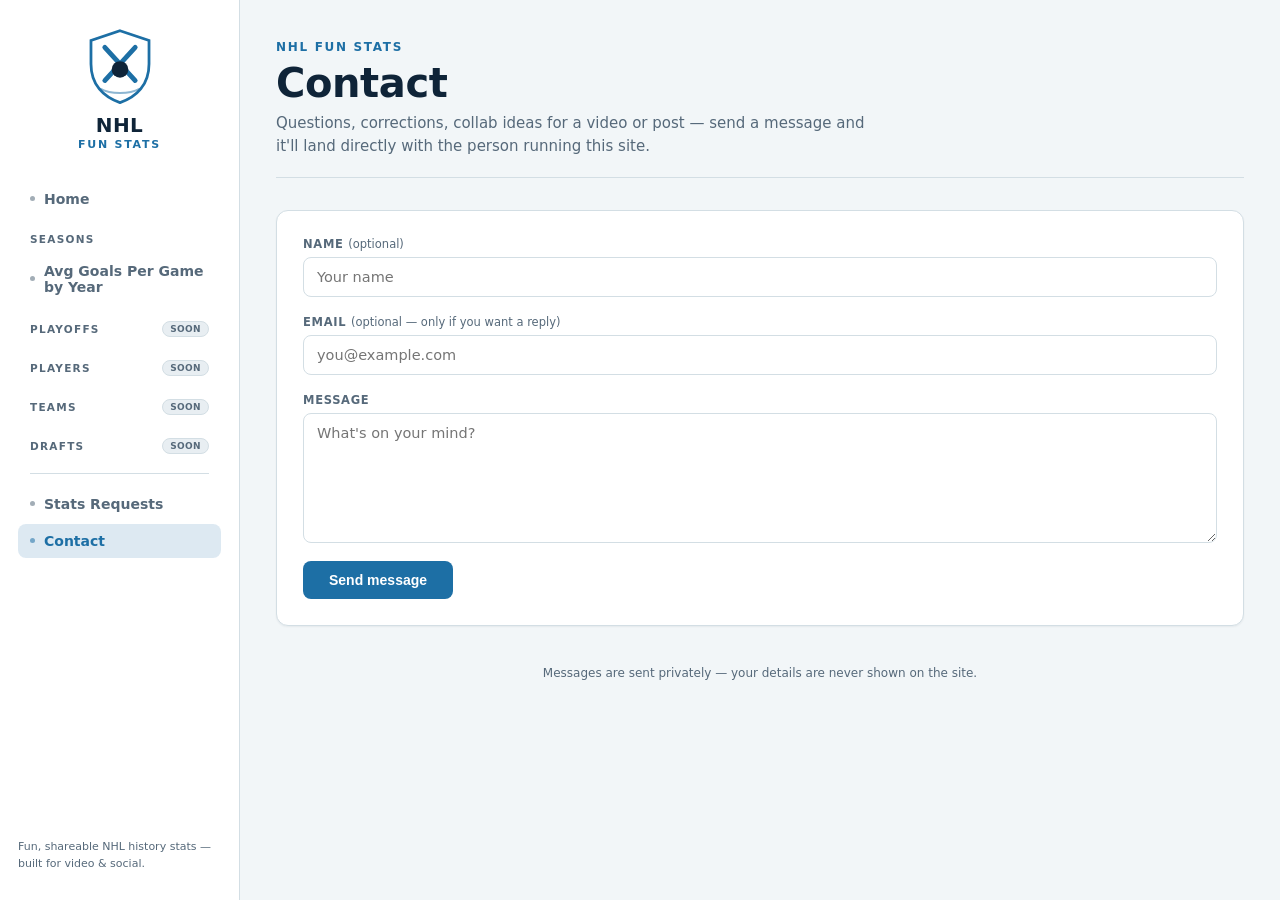
==== contact.html @ 77f994b9 "Add owner Notes and Giscus comments to stat pages; add Stats Requests and Contact pages with Formspr" ====
<!DOCTYPE html>
<html lang="en">
<head>
<meta charset="UTF-8">
<meta name="viewport" content="width=device-width, initial-scale=1.0">
<title>Contact — NHL Fun Stats</title>
<link rel="icon" href="data:image/svg+xml,<svg xmlns=%22http://www.w3.org/2000/svg%22 viewBox=%220 0 100 100%22><text y=%22.9em%22 font-size=%2290%22>🥅</text></svg>">
<link rel="stylesheet" href="assets/styles.css">
</head>
<body>

<div class="shell">
  <aside class="sidebar">
    <a class="sidebar-logo" href="index.html">
      <svg viewBox="0 0 100 110" aria-hidden="true">
        <path d="M50 4 L92 18 V52 C92 82 74 100 50 108 C26 100 8 82 8 52 V18 Z" fill="var(--surface)" stroke="var(--accent)" stroke-width="4"/>
        <g stroke="var(--accent)" stroke-width="7" stroke-linecap="round">
          <line x1="28" y1="28" x2="72" y2="76"/>
          <line x1="72" y1="28" x2="28" y2="76"/>
        </g>
        <circle cx="50" cy="60" r="12" fill="var(--text)"/>
        <path d="M22 88 C36 96 64 96 78 88" fill="none" stroke="var(--accent)" stroke-width="3" stroke-linecap="round" opacity="0.5"/>
      </svg>
      <span class="wordmark">
        <span class="nhl">NHL</span>
        <span class="sub">Fun Stats</span>
      </span>
    </a>

    <nav class="sidebar-nav">
      <a href="index.html"><span class="dot"></span>Home</a>

      <div class="nav-heading">Seasons</div>
      <a href="goals-per-game.html"><span class="dot"></span>Avg Goals Per Game by Year</a>

      <div class="nav-heading">Playoffs<span class="soon-pill">Soon</span></div>
      <div class="nav-heading">Players<span class="soon-pill">Soon</span></div>
      <div class="nav-heading">Teams<span class="soon-pill">Soon</span></div>
      <div class="nav-heading">Drafts<span class="soon-pill">Soon</span></div>

      <div class="nav-divider"></div>
      <a href="stats-requests.html"><span class="dot"></span>Stats Requests</a>
      <a href="contact.html" aria-current="page"><span class="dot"></span>Contact</a>
    </nav>

    <div class="sidebar-footer">
      Fun, shareable NHL history stats — built for video &amp; social.
    </div>
  </aside>

  <main class="main">
    <div class="page">
      <header class="page-header">
        <div class="eyebrow">NHL Fun Stats</div>
        <h1>Contact</h1>
        <p class="subtitle">Questions, corrections, collab ideas for a video or post — send a message and it'll land directly with the person running this site.</p>
      </header>

      <form class="card site-form" id="contact-form" action="https://formspree.io/f/mdenpnbb" method="POST">
        <input type="hidden" name="_subject" value="NHL Fun Stats — New contact message">
        <input type="text" name="_gotcha" style="display:none" tabindex="-1" autocomplete="off">

        <div class="form-field">
          <label for="c-name">Name <span class="optional">(optional)</span></label>
          <input type="text" id="c-name" name="Name" placeholder="Your name">
        </div>

        <div class="form-field">
          <label for="c-email">Email <span class="optional">(optional — only if you want a reply)</span></label>
          <input type="email" id="c-email" name="_replyto" placeholder="you@example.com">
        </div>

        <div class="form-field">
          <label for="c-message">Message</label>
          <textarea id="c-message" name="Message" placeholder="What's on your mind?" required></textarea>
        </div>

        <div class="form-submit-row">
          <button type="submit" class="form-submit-btn">Send message</button>
          <p class="form-status" id="form-status"></p>
        </div>
      </form>

      <footer class="page-footer">Messages are sent privately — your details are never shown on the site.</footer>
    </div>
  </main>
</div>

<script>
const form = document.getElementById('contact-form');
const status = document.getElementById('form-status');
const submitBtn = form.querySelector('button[type="submit"]');

form.addEventListener('submit', async (e) => {
  e.preventDefault();
  submitBtn.disabled = true;
  submitBtn.textContent = 'Sending…';
  status.className = 'form-status';
  status.textContent = '';

  try {
    const res = await fetch(form.action, {
      method: 'POST',
      body: new FormData(form),
      headers: { 'Accept': 'application/json' }
    });
    if (res.ok) {
      form.reset();
      status.textContent = '✓ Thanks! Your message is on its way.';
      status.className = 'form-status success';
      submitBtn.textContent = 'Send message';
    } else {
      throw new Error('Submit failed');
    }
  } catch (err) {
    status.textContent = 'Something went wrong — please try again in a moment.';
    status.className = 'form-status error';
    submitBtn.textContent = 'Send message';
  } finally {
    submitBtn.disabled = false;
  }
});
</script>
</body>
</html>
---- assets/styles.css ----
:root{
  --bg:#f2f6f8;
  --surface:#ffffff;
  --surface-alt:#e8eef2;
  --text:#0f2438;
  --text-muted:#56697a;
  --accent:#1d6fa5;
  --accent-strong:#c1121f;
  --border:#d3dee4;
  --shadow: 0 1px 2px rgba(15,36,56,0.06);
}
@media (prefers-color-scheme: dark){
  :root:not([data-theme="light"]){
    --bg:#0a1620;
    --surface:#10202c;
    --surface-alt:#162835;
    --text:#e7f0f5;
    --text-muted:#8fa4b3;
    --accent:#5fb4e0;
    --accent-strong:#ff6b73;
    --border:#22394a;
    --shadow: 0 1px 2px rgba(0,0,0,0.4);
  }
}
:root[data-theme="dark"]{
  --bg:#0a1620;
  --surface:#10202c;
  --surface-alt:#162835;
  --text:#e7f0f5;
  --text-muted:#8fa4b3;
  --accent:#5fb4e0;
  --accent-strong:#ff6b73;
  --border:#22394a;
  --shadow: 0 1px 2px rgba(0,0,0,0.4);
}

*{ box-sizing:border-box; }
html, body{ background:var(--bg); }
body{
  color:var(--text);
  font-family: -apple-system, "Segoe UI", system-ui, Roboto, sans-serif;
  margin:0;
}

/* ---------- shell / sidebar layout ---------- */
.shell{
  display:flex;
  align-items:stretch;
  min-height:100vh;
}
.sidebar{
  width:240px;
  flex-shrink:0;
  background:var(--surface);
  border-right:1px solid var(--border);
  padding:28px 18px;
  display:flex;
  flex-direction:column;
  gap:30px;
  position:sticky;
  top:0;
  align-self:flex-start;
  height:100vh;
  overflow-y:auto;
}
.sidebar-logo{
  display:flex;
  flex-direction:column;
  align-items:center;
  gap:10px;
  text-align:center;
  text-decoration:none;
  color:inherit;
}
.sidebar-logo svg{ width:76px; height:76px; }
.sidebar-logo .wordmark{ line-height:1.15; }
.sidebar-logo .wordmark .nhl{
  display:block;
  font-size:20px;
  font-weight:800;
  letter-spacing:0.02em;
  color:var(--text);
}
.sidebar-logo .wordmark .sub{
  display:block;
  font-size:11px;
  font-weight:700;
  letter-spacing:0.16em;
  text-transform:uppercase;
  color:var(--accent);
  margin-top:2px;
}

nav.sidebar-nav{
  display:flex;
  flex-direction:column;
  gap:3px;
}
nav.sidebar-nav .nav-heading{
  display:flex;
  align-items:center;
  justify-content:space-between;
  gap:8px;
  font-size:10.5px;
  font-weight:700;
  letter-spacing:0.12em;
  text-transform:uppercase;
  color:var(--text-muted);
  padding:0 12px;
  margin:14px 0 6px;
}
.soon-pill{
  font-size:9px;
  font-weight:700;
  letter-spacing:0.04em;
  text-transform:uppercase;
  color:var(--text-muted);
  background:var(--surface-alt);
  border:1px solid var(--border);
  border-radius:20px;
  padding:2px 7px;
}
nav.sidebar-nav a{
  display:flex;
  align-items:center;
  gap:9px;
  padding:9px 12px;
  border-radius:8px;
  color:var(--text-muted);
  font-weight:600;
  font-size:14px;
  text-decoration:none;
}
nav.sidebar-nav a:hover{ background:var(--surface-alt); color:var(--text); }
nav.sidebar-nav a[aria-current="page"]{
  background: color-mix(in srgb, var(--accent) 15%, transparent);
  color:var(--accent);
}
nav.sidebar-nav a .dot{
  width:5px; height:5px; border-radius:50%;
  background:currentColor;
  opacity:0.55;
  flex-shrink:0;
}

.sidebar-footer{
  margin-top:auto;
  font-size:11px;
  color:var(--text-muted);
  line-height:1.5;
}

.main{
  flex:1;
  min-width:0;
  padding:40px 36px 80px;
}
.page{
  max-width: 980px;
  margin: 0 auto;
  display:flex;
  flex-direction:column;
  gap:32px;
}

@media (max-width: 760px){
  .shell{ flex-direction:column; }
  .sidebar{
    width:100%;
    height:auto;
    position:relative;
    flex-direction:row;
    align-items:center;
    justify-content:space-between;
    padding:14px 18px;
    gap:14px;
  }
  .sidebar-logo{ flex-direction:row; text-align:left; }
  .sidebar-logo svg{ width:38px; height:38px; }
  .sidebar-logo .wordmark .nhl{ font-size:15px; }
  .sidebar-logo .wordmark .sub{ font-size:9px; }
  nav.sidebar-nav{ flex-direction:row; gap:4px; overflow-x:auto; align-items:center; }
  nav.sidebar-nav a{ white-space:nowrap; flex-shrink:0; }
  nav.sidebar-nav .nav-heading{
    margin:0;
    padding:9px 10px;
    white-space:nowrap;
    flex-shrink:0;
  }
  .sidebar-footer{ display:none; }
  .main{ padding:28px 18px 60px; }
}

/* ---------- shared content components ---------- */
header.page-header{
  display:flex;
  flex-direction:column;
  gap:6px;
  border-bottom: 1px solid var(--border);
  padding-bottom: 20px;
}
.eyebrow{
  font-size:12px;
  font-weight:700;
  letter-spacing:0.14em;
  text-transform:uppercase;
  color:var(--accent);
}
h1{
  font-size: clamp(28px, 4vw, 40px);
  font-weight:800;
  letter-spacing:-0.01em;
  margin:0;
  text-wrap:balance;
}
.subtitle{
  color:var(--text-muted);
  font-size:15px;
  max-width:62ch;
  line-height:1.5;
  margin:0;
}

.stat-row{
  display:grid;
  grid-template-columns: repeat(auto-fit, minmax(160px,1fr));
  gap:14px;
}
.stat{
  background:var(--surface);
  border:1px solid var(--border);
  border-radius:10px;
  padding:16px 18px;
  box-shadow:var(--shadow);
}
.stat .label{
  font-size:11px;
  font-weight:700;
  letter-spacing:0.08em;
  text-transform:uppercase;
  color:var(--text-muted);
}
.stat .value{
  font-family: ui-monospace, "SF Mono", "Cascadia Code", Consolas, monospace;
  font-variant-numeric: tabular-nums;
  font-size:26px;
  font-weight:700;
  margin-top:4px;
}
.stat .value small{
  font-size:13px;
  font-weight:600;
  color:var(--text-muted);
  margin-left:6px;
}

.card{
  background:var(--surface);
  border:1px solid var(--border);
  border-radius:12px;
  box-shadow:var(--shadow);
}

.chart-card{
  padding:20px 20px 12px;
  position:relative;
}
.chart-card h2{
  font-size:15px;
  margin:0 0 2px;
  font-weight:700;
}
.chart-card .note{
  font-size:12.5px;
  color:var(--text-muted);
  margin:0 0 14px;
}
svg.chart{ width:100%; height:auto; display:block; overflow: visible; touch-action:none; }
.chart-line{ fill:none; stroke:var(--accent); stroke-width:2; }
.chart-area{ fill:var(--accent); opacity:0.10; }
.chart-axis{ stroke:var(--border); stroke-width:1; }
.chart-axis-label{ fill:var(--text-muted); font-size:10px; font-family: ui-monospace, monospace; }
.chart-peak circle{ fill:var(--accent-strong); }
.chart-peak text{ fill:var(--accent-strong); font-weight:700; font-size:11px; font-family: ui-monospace, monospace; }
.avg-line{ stroke:var(--accent-strong); stroke-width:1.5; stroke-dasharray:5,4; }
.avg-line-label{ fill:var(--accent-strong); font-weight:700; font-size:10.5px; font-family: ui-monospace, monospace; }
.hover-line{ stroke:var(--text-muted); stroke-width:1; stroke-dasharray:3,3; opacity:0; }
.hover-dot{ fill:var(--surface); stroke:var(--accent); stroke-width:2.5; opacity:0; }
.overlay{ fill:transparent; cursor:crosshair; }

.tooltip{
  position:absolute;
  pointer-events:none;
  background:var(--text);
  color:var(--bg);
  font-size:12.5px;
  line-height:1.4;
  padding:7px 10px;
  border-radius:7px;
  box-shadow: 0 4px 12px rgba(0,0,0,0.18);
  opacity:0;
  transform:translate(-50%,-100%);
  transition:opacity 0.1s ease;
  white-space:nowrap;
  z-index:10;
}
.tooltip strong{
  font-family: ui-monospace, "SF Mono", "Cascadia Code", Consolas, monospace;
  font-variant-numeric: tabular-nums;
}

.table-card{ overflow:hidden; }
.table-card h2{
  font-size:15px;
  font-weight:700;
  margin:0;
  padding:18px 20px 4px;
}
.table-card .note{
  font-size:12.5px;
  color:var(--text-muted);
  margin:0;
  padding:0 20px 14px;
}
.table-scroll{
  overflow-x:auto;
  max-height: 520px;
  overflow-y: auto;
  border-top:1px solid var(--border);
}
table{
  width:100%;
  border-collapse:collapse;
  font-size:13.5px;
}
thead th{
  position:sticky;
  top:0;
  background:var(--surface-alt);
  text-align:right;
  font-size:11px;
  font-weight:700;
  letter-spacing:0.05em;
  text-transform:uppercase;
  color:var(--text-muted);
  padding:10px 16px;
  border-bottom:1px solid var(--border);
  cursor:pointer;
  user-select:none;
  white-space:nowrap;
}
thead th:first-child, td:first-child{ text-align:left; }
thead th:hover{ color:var(--accent); }
thead th .arrow{ opacity:0.4; margin-left:4px; }
thead th.sorted .arrow{ opacity:1; color:var(--accent); }
tbody td{
  padding:7px 16px;
  text-align:right;
  font-family: ui-monospace, "SF Mono", "Cascadia Code", Consolas, monospace;
  font-variant-numeric: tabular-nums;
  border-bottom:1px solid var(--border);
  white-space:nowrap;
}
tbody tr:nth-child(even){ background:var(--surface-alt); }
tbody tr:hover{ background: color-mix(in srgb, var(--accent) 12%, transparent); }
tbody tr.highlight{ background: color-mix(in srgb, var(--accent) 22%, transparent); }
tbody td:first-child{
  font-family: -apple-system, "Segoe UI", system-ui, sans-serif;
  font-weight:600;
}
td.vs-above{ color:var(--accent); font-weight:700; }
td.vs-below{ color:var(--text-muted); }

footer.page-footer{
  font-size:12px;
  color:var(--text-muted);
  text-align:center;
  padding-top:8px;
}

/* ---------- notes (owner commentary) ---------- */
.notes-card{
  padding:18px 22px;
  border-left:3px solid var(--accent);
}
.notes-label{
  display:flex;
  align-items:center;
  gap:7px;
  font-size:11px;
  font-weight:700;
  letter-spacing:0.08em;
  text-transform:uppercase;
  color:var(--accent);
  margin-bottom:8px;
}
.notes-body{
  margin:0;
  font-size:14.5px;
  line-height:1.65;
  color:var(--text);
}
.notes-body:empty::before,
.notes-body.is-empty{
  color:var(--text-muted);
  font-style:italic;
}

/* ---------- comments (giscus) ---------- */
.comments-card{ padding:20px 22px; }
.comments-card h2{ font-size:15px; margin:0 0 2px; font-weight:700; }
.comments-card .note{ font-size:12.5px; color:var(--text-muted); margin:0 0 14px; }

/* ---------- nav divider ---------- */
.nav-divider{
  height:1px;
  background:var(--border);
  margin:10px 12px;
}

/* ---------- forms (requests / contact) ---------- */
.form-intro{
  color:var(--text-muted);
  font-size:15px;
  line-height:1.6;
  max-width:60ch;
  margin:0;
}
.site-form{
  display:flex;
  flex-direction:column;
  gap:18px;
  padding:26px;
}
.form-field{
  display:flex;
  flex-direction:column;
  gap:6px;
}
.form-field label{
  font-size:11.5px;
  font-weight:700;
  letter-spacing:0.06em;
  text-transform:uppercase;
  color:var(--text-muted);
}
.form-field .optional{
  text-transform:none;
  font-weight:500;
  letter-spacing:0;
}
.form-field input,
.form-field textarea{
  border:1px solid var(--border);
  border-radius:8px;
  padding:11px 13px;
  font-family:inherit;
  font-size:14.5px;
  background:var(--surface);
  color:var(--text);
  outline:none;
  transition: border-color .15s ease, box-shadow .15s ease;
}
.form-field input:focus,
.form-field textarea:focus{
  border-color:var(--accent);
  box-shadow: 0 0 0 3px color-mix(in srgb, var(--accent) 18%, transparent);
}
.form-field textarea{ min-height:130px; resize:vertical; }
.form-submit-row{
  display:flex;
  align-items:center;
  gap:14px;
}
.form-submit-btn{
  align-self:flex-start;
  padding:11px 26px;
  border:none;
  border-radius:8px;
  background:var(--accent);
  color:#fff;
  font-weight:700;
  font-size:14px;
  cursor:pointer;
  transition: background .15s ease;
}
.form-submit-btn:hover{ background:var(--accent-strong); }
.form-submit-btn:disabled{ opacity:0.6; cursor:default; }
.form-status{
  font-size:13.5px;
  font-weight:600;
  display:none;
}
.form-status.success{ display:block; color:var(--accent); }
.form-status.error{ display:block; color:var(--accent-strong); }

/* ---------- home page ---------- */
.hero{
  display:flex;
  align-items:center;
  gap:32px;
  padding:36px;
  flex-wrap:wrap;
}
.hero-crest{ width:132px; height:132px; flex-shrink:0; }
.hero-text h1{ margin-bottom:8px; }
.hero-text p{
  color:var(--text-muted);
  font-size:16px;
  line-height:1.6;
  max-width:56ch;
  margin:0;
}

.search-box{
  display:flex;
  align-items:stretch;
  border:1px solid var(--border);
  border-radius:8px;
  overflow:hidden;
  background:var(--surface);
  transition: border-color .15s ease, box-shadow .15s ease;
}
.search-box:focus-within{
  border-color:var(--accent);
  box-shadow: 0 0 0 3px color-mix(in srgb, var(--accent) 20%, transparent);
}
.search-box input{
  flex:1;
  min-width:0;
  border:none;
  outline:none;
  background:transparent;
  color:var(--text);
  font-family:inherit;
  font-size:22px;
  font-weight:500;
  padding:16px 6px 16px 20px;
}
.search-box input::placeholder{ color:var(--text-muted); }
.search-box .clear-btn{
  border:none;
  background:transparent;
  color:var(--text-muted);
  width:38px;
  font-size:18px;
  line-height:1;
  cursor:pointer;
  display:none;
  align-items:center;
  justify-content:center;
  flex-shrink:0;
}
.search-box.has-query .clear-btn{ display:flex; }
.search-box .search-submit{
  border:none;
  background:var(--accent);
  color:#fff;
  width:64px;
  flex-shrink:0;
  display:flex;
  align-items:center;
  justify-content:center;
  cursor:pointer;
}
.search-box .search-submit:hover{ background:var(--accent-strong); }
.search-box .search-submit svg{ width:24px; height:24px; }

.browse-heading{
  display:flex;
  align-items:baseline;
  justify-content:space-between;
  gap:12px;
  margin-bottom:10px;
}
.browse-heading .count{
  font-size:12.5px;
  color:var(--text-muted);
}
.no-results{
  padding:32px 20px;
  text-align:center;
  color:var(--text-muted);
  font-size:14px;
}
.link-card .subject{
  display:inline-block;
  font-size:10.5px;
  font-weight:700;
  letter-spacing:0.08em;
  text-transform:uppercase;
  color:var(--text-muted);
  background:var(--surface-alt);
  padding:3px 8px;
  border-radius:5px;
  width:fit-content;
}

.link-grid{
  display:grid;
  grid-template-columns: repeat(auto-fit, minmax(260px,1fr));
  gap:18px;
}
.link-card{
  display:flex;
  flex-direction:column;
  gap:10px;
  padding:22px;
  text-decoration:none;
  color:inherit;
  transition: border-color .15s ease, transform .15s ease;
}
.link-card:hover{ border-color:var(--accent); transform:translateY(-2px); }
.link-card .tag{
  font-size:11px;
  font-weight:700;
  letter-spacing:0.1em;
  text-transform:uppercase;
  color:var(--accent);
}
.link-card h3{ margin:0; font-size:18px; font-weight:700; }
.link-card p{ margin:0; color:var(--text-muted); font-size:13.5px; line-height:1.5; }
.link-card .cta{
  margin-top:auto;
  font-size:13px;
  font-weight:700;
  color:var(--accent);
}
.link-card.coming-soon{ opacity:0.55; cursor:default; }
.link-card.coming-soon:hover{ border-color:var(--border); transform:none; }
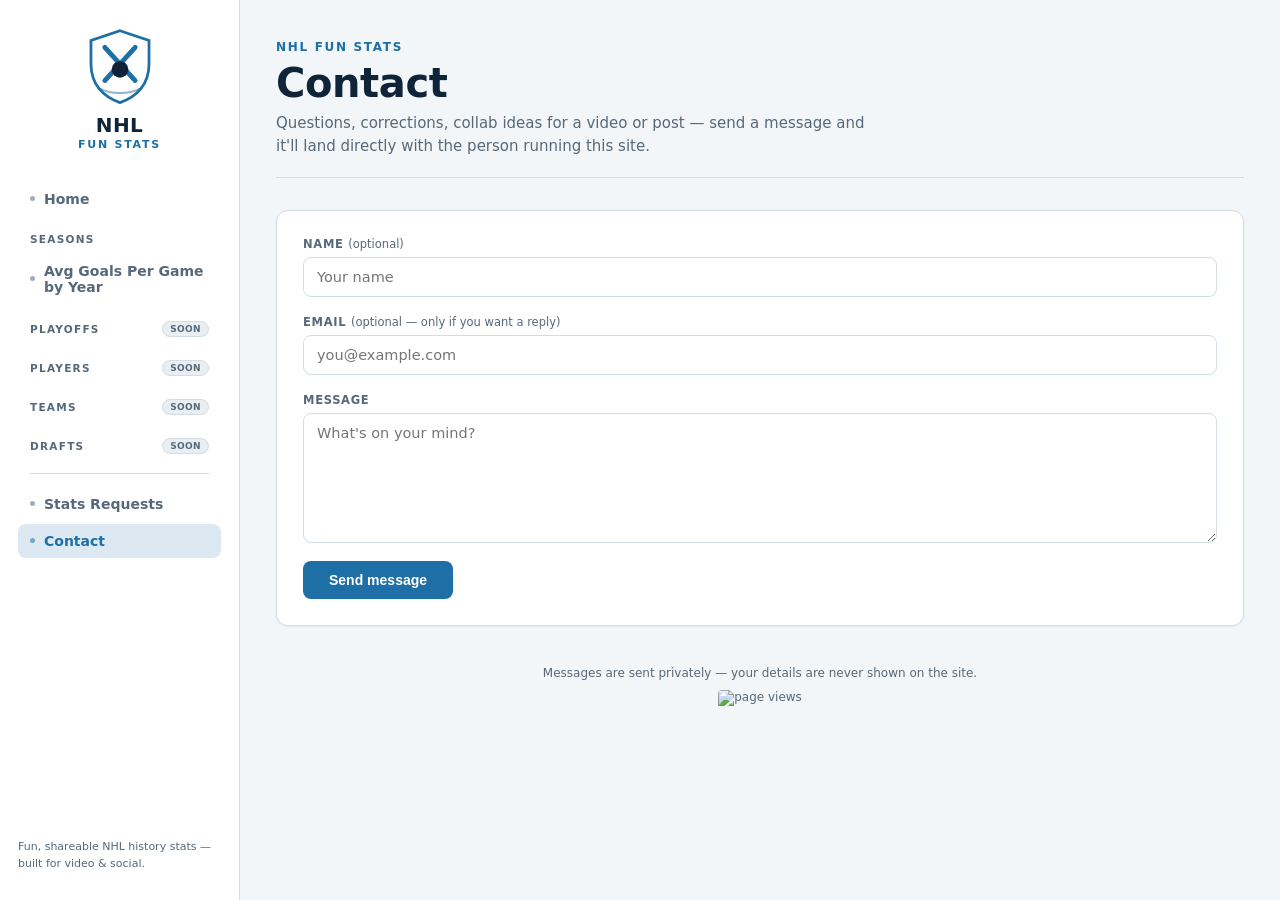
==== commit 2ebb48d8: "Rename Notes label, move Notes above chart, add page-view counters, and no-login emoji reactions" ====
--- a/contact.html
+++ b/contact.html
@@ -81,7 +81,10 @@
         </div>
       </form>
 
-      <footer class="page-footer">Messages are sent privately — your details are never shown on the site.</footer>
+      <footer class="page-footer">
+        Messages are sent privately — your details are never shown on the site.
+        <div class="page-views"><img src="https://hits.sh/nhl-fun-stats.github.io/contact.html.svg?style=flat-square&label=page%20views&color=1d6fa5" alt="page views"></div>
+      </footer>
     </div>
   </main>
 </div>
--- a/assets/styles.css
+++ b/assets/styles.css
@@ -377,6 +377,16 @@
   text-align:center;
   padding-top:8px;
 }
+.page-views{
+  display:flex;
+  justify-content:center;
+  margin-top:10px;
+}
+.page-views img{
+  height:18px;
+  vertical-align:middle;
+  border-radius:4px;
+}
 
 /* ---------- notes (owner commentary) ---------- */
 .notes-card{
@@ -405,11 +415,51 @@
   color:var(--text-muted);
   font-style:italic;
 }
+ul.notes-body{
+  padding-left:20px;
+  display:flex;
+  flex-direction:column;
+  gap:8px;
+}
+ul.notes-body li::marker{ color:var(--accent); }
 
 /* ---------- comments (giscus) ---------- */
 .comments-card{ padding:20px 22px; }
 .comments-card h2{ font-size:15px; margin:0 0 2px; font-weight:700; }
 .comments-card .note{ font-size:12.5px; color:var(--text-muted); margin:0 0 14px; }
+
+/* ---------- reactions (no sign-in) ---------- */
+.reactions{
+  display:flex;
+  flex-wrap:wrap;
+  gap:10px;
+}
+.reaction-btn{
+  display:flex;
+  align-items:center;
+  gap:7px;
+  padding:8px 14px;
+  border:1px solid var(--border);
+  border-radius:999px;
+  background:var(--surface);
+  color:var(--text);
+  font-family:inherit;
+  font-size:14px;
+  font-weight:600;
+  cursor:pointer;
+  transition: border-color .15s ease, background .15s ease, transform .1s ease;
+}
+.reaction-btn:hover{ border-color:var(--accent); }
+.reaction-btn:active{ transform:scale(0.96); }
+.reaction-btn.reacted{
+  border-color:var(--accent);
+  background: color-mix(in srgb, var(--accent) 14%, transparent);
+  color:var(--accent);
+  cursor:default;
+}
+.reaction-btn .emoji{ font-size:17px; line-height:1; }
+.reaction-btn .count{ font-variant-numeric:tabular-nums; min-width:1ch; color:var(--text-muted); }
+.reaction-btn.reacted .count{ color:var(--accent); }
 
 /* ---------- nav divider ---------- */
 .nav-divider{
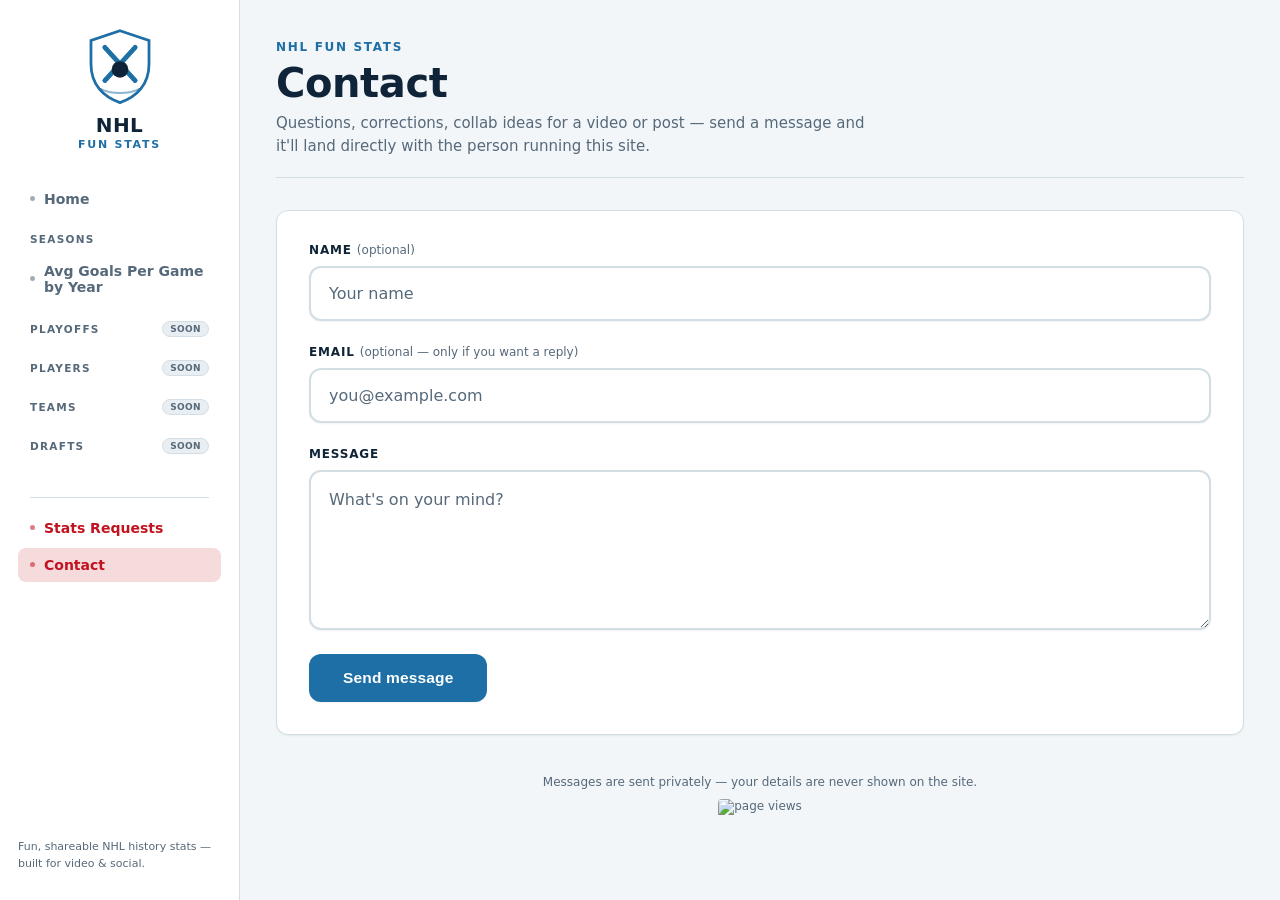
==== commit 62bf0a96: "Make request/contact form fields bolder and more polished; push Stats Requests/Contact nav links low" ====
--- a/contact.html
+++ b/contact.html
@@ -39,8 +39,8 @@
       <div class="nav-heading">Drafts<span class="soon-pill">Soon</span></div>
 
       <div class="nav-divider"></div>
-      <a href="stats-requests.html"><span class="dot"></span>Stats Requests</a>
-      <a href="contact.html" aria-current="page"><span class="dot"></span>Contact</a>
+      <a href="stats-requests.html" class="nav-link-alert"><span class="dot"></span>Stats Requests</a>
+      <a href="contact.html" aria-current="page" class="nav-link-alert"><span class="dot"></span>Contact</a>
     </nav>
 
     <div class="sidebar-footer">
--- a/assets/styles.css
+++ b/assets/styles.css
@@ -189,6 +189,7 @@
   }
   .sidebar-footer{ display:none; }
   .main{ padding:28px 18px 60px; }
+  .nav-divider{ width:1px; height:24px; margin:0 6px; flex-shrink:0; }
 }
 
 /* ---------- shared content components ---------- */
@@ -465,7 +466,18 @@
 .nav-divider{
   height:1px;
   background:var(--border);
-  margin:10px 12px;
+  margin:34px 12px 10px;
+}
+nav.sidebar-nav a.nav-link-alert{
+  color:var(--accent-strong);
+}
+nav.sidebar-nav a.nav-link-alert:hover{
+  background: color-mix(in srgb, var(--accent-strong) 12%, transparent);
+  color:var(--accent-strong);
+}
+nav.sidebar-nav a.nav-link-alert[aria-current="page"]{
+  background: color-mix(in srgb, var(--accent-strong) 15%, transparent);
+  color:var(--accent-strong);
 }
 
 /* ---------- forms (requests / contact) ---------- */
@@ -479,66 +491,75 @@
 .site-form{
   display:flex;
   flex-direction:column;
-  gap:18px;
-  padding:26px;
+  gap:24px;
+  padding:32px;
 }
 .form-field{
   display:flex;
   flex-direction:column;
-  gap:6px;
+  gap:9px;
 }
 .form-field label{
-  font-size:11.5px;
-  font-weight:700;
-  letter-spacing:0.06em;
-  text-transform:uppercase;
-  color:var(--text-muted);
+  font-size:12px;
+  font-weight:800;
+  letter-spacing:0.07em;
+  text-transform:uppercase;
+  color:var(--text);
 }
 .form-field .optional{
   text-transform:none;
   font-weight:500;
   letter-spacing:0;
+  color:var(--text-muted);
 }
 .form-field input,
 .form-field textarea{
-  border:1px solid var(--border);
-  border-radius:8px;
-  padding:11px 13px;
+  border:2px solid var(--border);
+  border-radius:12px;
+  padding:16px 18px;
   font-family:inherit;
-  font-size:14.5px;
+  font-size:16px;
+  font-weight:500;
   background:var(--surface);
   color:var(--text);
   outline:none;
+  box-shadow:var(--shadow);
   transition: border-color .15s ease, box-shadow .15s ease;
 }
+.form-field input::placeholder,
+.form-field textarea::placeholder{ color:var(--text-muted); font-weight:400; }
 .form-field input:focus,
 .form-field textarea:focus{
   border-color:var(--accent);
-  box-shadow: 0 0 0 3px color-mix(in srgb, var(--accent) 18%, transparent);
-}
-.form-field textarea{ min-height:130px; resize:vertical; }
+  box-shadow: 0 0 0 4px color-mix(in srgb, var(--accent) 20%, transparent);
+}
+.form-field textarea{ min-height:160px; resize:vertical; line-height:1.5; }
 .form-submit-row{
   display:flex;
   align-items:center;
-  gap:14px;
+  gap:16px;
+  flex-wrap:wrap;
 }
 .form-submit-btn{
   align-self:flex-start;
-  padding:11px 26px;
+  padding:15px 34px;
   border:none;
-  border-radius:8px;
+  border-radius:12px;
   background:var(--accent);
   color:#fff;
-  font-weight:700;
-  font-size:14px;
+  font-weight:800;
+  font-size:15.5px;
+  letter-spacing:0.01em;
   cursor:pointer;
-  transition: background .15s ease;
+  box-shadow:var(--shadow);
+  transition: background .15s ease, transform .1s ease;
 }
 .form-submit-btn:hover{ background:var(--accent-strong); }
+.form-submit-btn:active{ transform:scale(0.98); }
 .form-submit-btn:disabled{ opacity:0.6; cursor:default; }
 .form-status{
-  font-size:13.5px;
-  font-weight:600;
+  font-size:14px;
+  font-weight:700;
   display:none;
 }
 .form-status.success{ display:block; color:var(--accent); }
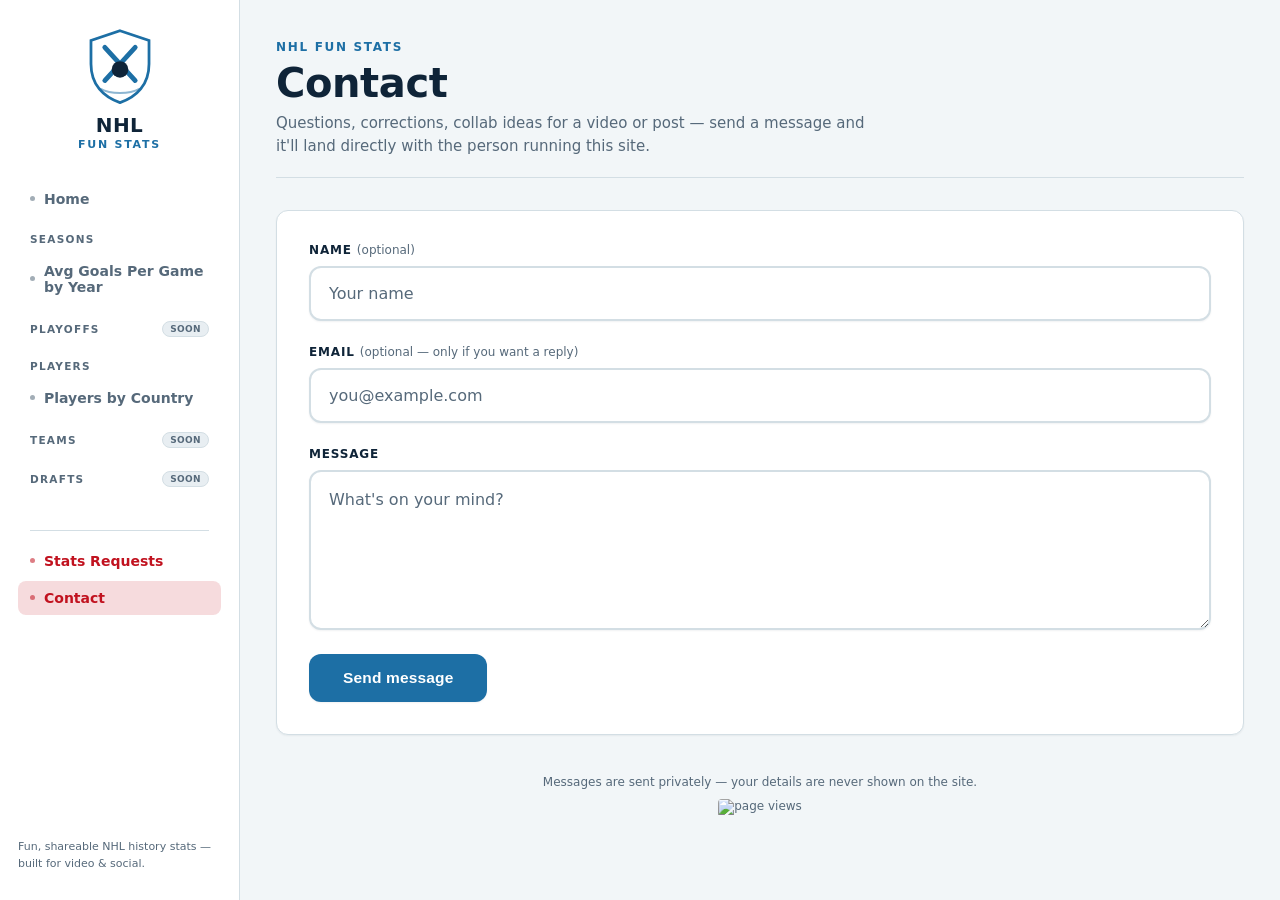
==== commit 9aa1b6d1: "Add Players by Country stats page with multi-line chart, country table, notes, reactions and comment" ====
--- a/contact.html
+++ b/contact.html
@@ -34,7 +34,10 @@
       <a href="goals-per-game.html"><span class="dot"></span>Avg Goals Per Game by Year</a>
 
       <div class="nav-heading">Playoffs<span class="soon-pill">Soon</span></div>
-      <div class="nav-heading">Players<span class="soon-pill">Soon</span></div>
+
+      <div class="nav-heading">Players</div>
+      <a href="players-by-country.html"><span class="dot"></span>Players by Country</a>
+
       <div class="nav-heading">Teams<span class="soon-pill">Soon</span></div>
       <div class="nav-heading">Drafts<span class="soon-pill">Soon</span></div>
 
--- a/assets/styles.css
+++ b/assets/styles.css
@@ -289,6 +289,73 @@
 .hover-dot{ fill:var(--surface); stroke:var(--accent); stroke-width:2.5; opacity:0; }
 .overlay{ fill:transparent; cursor:crosshair; }
 
+/* ---------- multi-series chart legend ---------- */
+.chart-legend{
+  display:flex;
+  flex-wrap:wrap;
+  gap:8px;
+  margin-bottom:14px;
+}
+.legend-chip{
+  display:flex;
+  align-items:center;
+  gap:6px;
+  padding:5px 11px;
+  border-radius:999px;
+  border:1px solid var(--border);
+  background:var(--surface);
+  font-size:12.5px;
+  font-weight:600;
+  color:var(--text);
+  cursor:pointer;
+  user-select:none;
+  transition: opacity .15s ease, border-color .15s ease;
+}
+.legend-chip .swatch{
+  width:10px; height:10px;
+  border-radius:50%;
+  flex-shrink:0;
+}
+.legend-chip.off{
+  opacity:0.4;
+}
+.legend-chip:hover{ border-color:var(--accent); }
+.multi-tooltip{
+  position:absolute;
+  pointer-events:none;
+  background:var(--text);
+  color:var(--bg);
+  font-size:12px;
+  line-height:1.5;
+  padding:9px 12px;
+  border-radius:8px;
+  box-shadow: 0 4px 12px rgba(0,0,0,0.18);
+  opacity:0;
+  transform:translate(-50%,-100%);
+  transition:opacity 0.1s ease;
+  white-space:nowrap;
+  z-index:10;
+}
+.multi-tooltip .tt-year{
+  font-weight:700;
+  margin-bottom:4px;
+  font-family: ui-monospace, monospace;
+}
+.multi-tooltip .tt-row{
+  display:flex;
+  align-items:center;
+  gap:6px;
+}
+.multi-tooltip .tt-swatch{
+  width:8px; height:8px; border-radius:50%; flex-shrink:0;
+}
+.multi-tooltip .tt-val{
+  margin-left:auto;
+  font-family: ui-monospace, monospace;
+  font-variant-numeric: tabular-nums;
+  padding-left:10px;
+}
+
 .tooltip{
   position:absolute;
   pointer-events:none;
